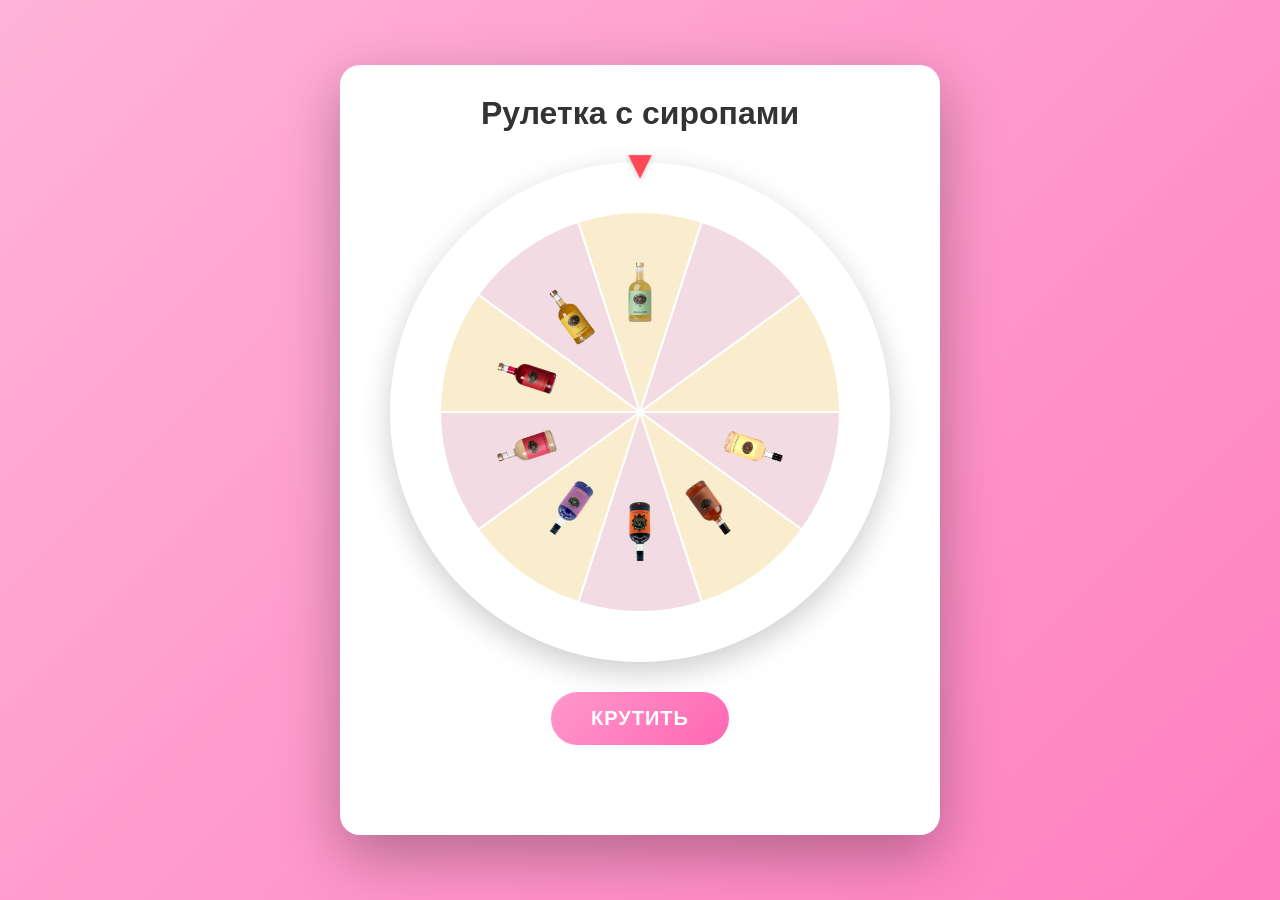
==== index.html @ 70bda4a3 "Add files via upload" ====
<!DOCTYPE html>
<html lang="ru">
<head>
    <meta charset="UTF-8">
    <meta name="viewport" content="width=device-width, initial-scale=1.0">
    <title>Рулетка с сиропами</title>
    <link rel="stylesheet" href="style.css">
</head>
<body>
    <div class="container">
        <h1>Рулетка с сиропами</h1>
        
        <div class="wheel-container">
            <canvas id="wheel" width="500" height="500"></canvas>
            <div class="pointer">▼</div>
        </div>
        
        <button id="spinBtn" class="spin-btn">КРУТИТЬ</button>
        <div id="result" class="result"></div>
    </div>

    <script src="https://telegram.org/js/telegram-web-app.js"></script>
    <script src="script.js"></script>
</body>
</html>
---- style.css ----
* {
    margin: 0;
    padding: 0;
    box-sizing: border-box;
}

body {
    font-family: 'Arial', sans-serif;
    background: linear-gradient(135deg, #ffb3d9 0%, #ff80bf 100%);
    min-height: 100vh;
    display: flex;
    justify-content: center;
    align-items: center;
}

.container {
    background: white;
    padding: 30px;
    border-radius: 20px;
    box-shadow: 0 20px 60px rgba(0,0,0,0.3);
    text-align: center;
    max-width: 600px;
    width: 90%;
}

h1 {
    color: #333;
    margin-bottom: 30px;
    font-size: 2em;
}

.wheel-container {
    position: relative;
    width: 500px;
    height: 500px;
    margin: 0 auto 30px;
}

#wheel {
    width: 100%;
    height: 100%;
    border-radius: 50%;
    box-shadow: 0 10px 30px rgba(0,0,0,0.2);
}

.pointer {
    position: absolute;
    top: -20px;
    left: 50%;
    transform: translateX(-50%);
    font-size: 40px;
    color: #ff4757;
    text-shadow: 0 2px 5px rgba(0,0,0,0.2);
    z-index: 10;
}

.spin-btn {
    background: linear-gradient(135deg, #ff99cc 0%, #ff66b2 100%);
    color: white;
    border: none;
    padding: 15px 40px;
    font-size: 20px;
    border-radius: 50px;
    cursor: pointer;
    transition: all 0.3s ease;
    margin-bottom: 20px;
    font-weight: bold;
    letter-spacing: 1px;
}

.spin-btn:hover {
    transform: scale(1.05);
    box-shadow: 0 5px 20px rgba(255, 102, 178, 0.5);
}

.spin-btn:disabled {
    opacity: 0.5;
    cursor: not-allowed;
}

.result {
    font-size: 20px;
    color: #333;
    font-weight: bold;
    min-height: 40px;
}

@media (max-width: 600px) {
    .container {
        padding: 15px;
    }
    
    .wheel-container {
        width: 300px;
        height: 300px;
    }
    
    h1 {
        font-size: 1.5em;
    }
    
    .spin-btn {
        padding: 12px 30px;
        font-size: 18px;
    }
}
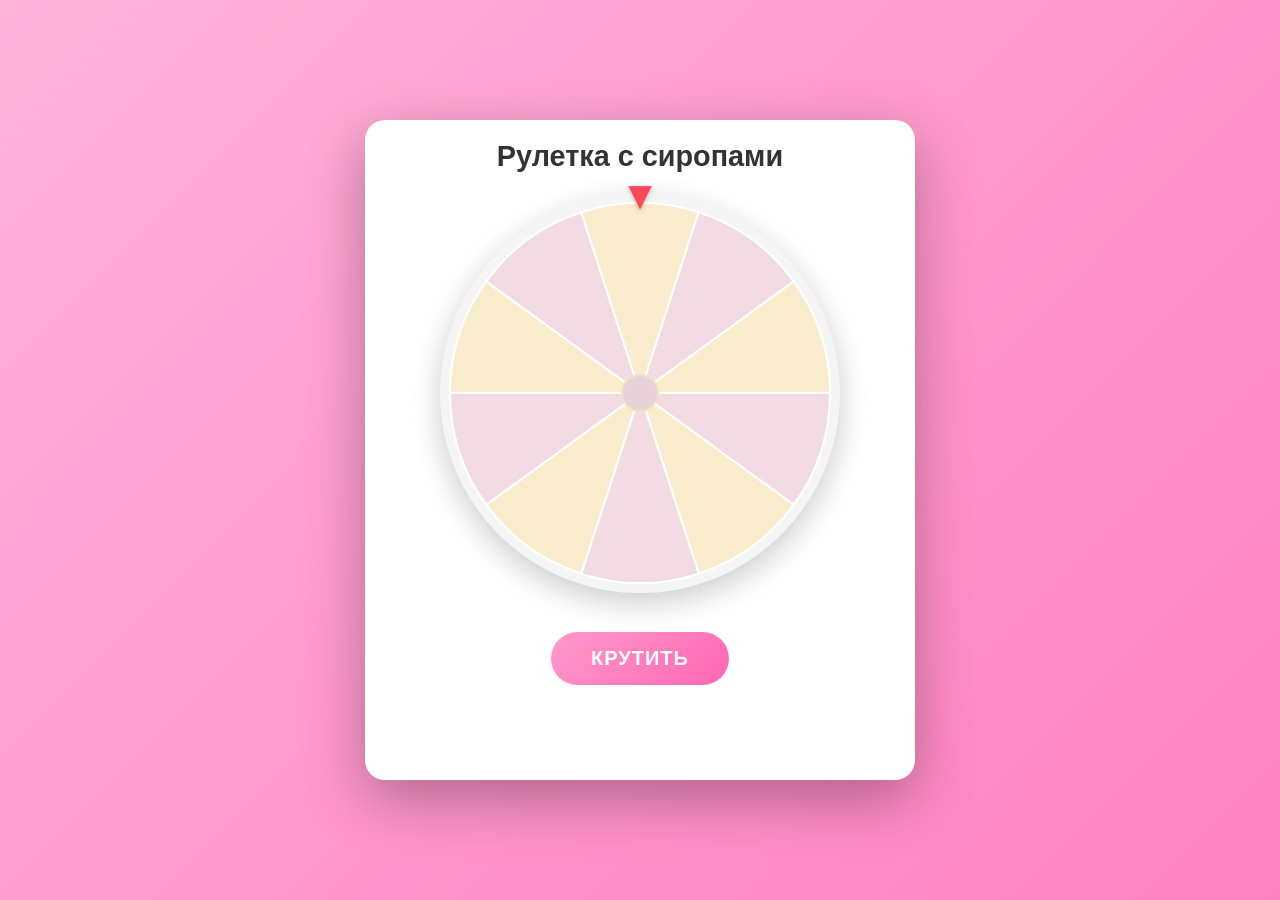
==== commit f34fd5db: "Update index.html" ====
--- a/index.html
+++ b/index.html
@@ -2,7 +2,7 @@
 <html lang="ru">
 <head>
     <meta charset="UTF-8">
-    <meta name="viewport" content="width=device-width, initial-scale=1.0">
+    <meta name="viewport" content="width=device-width, initial-scale=1.0, user-scalable=no">
     <title>Рулетка с сиропами</title>
     <link rel="stylesheet" href="style.css">
 </head>
@@ -22,4 +22,4 @@
     <script src="https://telegram.org/js/telegram-web-app.js"></script>
     <script src="script.js"></script>
 </body>
-</html>+</html>
--- a/style.css
+++ b/style.css
@@ -11,36 +11,39 @@
     display: flex;
     justify-content: center;
     align-items: center;
+    padding: 20px;
 }
 
 .container {
     background: white;
-    padding: 30px;
+    padding: 20px;
     border-radius: 20px;
     box-shadow: 0 20px 60px rgba(0,0,0,0.3);
     text-align: center;
-    max-width: 600px;
-    width: 90%;
+    max-width: 550px;
+    width: 100%;
 }
 
 h1 {
     color: #333;
-    margin-bottom: 30px;
-    font-size: 2em;
+    margin-bottom: 20px;
+    font-size: 1.8em;
 }
 
 .wheel-container {
     position: relative;
-    width: 500px;
-    height: 500px;
-    margin: 0 auto 30px;
+    width: 100%;
+    max-width: 400px;
+    height: auto;
+    margin: 0 auto 20px;
 }
 
 #wheel {
     width: 100%;
-    height: 100%;
+    height: auto;
     border-radius: 50%;
     box-shadow: 0 10px 30px rgba(0,0,0,0.2);
+    background: #f5f5f5;
 }
 
 .pointer {
@@ -63,7 +66,7 @@
     border-radius: 50px;
     cursor: pointer;
     transition: all 0.3s ease;
-    margin-bottom: 20px;
+    margin: 15px 0;
     font-weight: bold;
     letter-spacing: 1px;
 }
@@ -76,23 +79,21 @@
 .spin-btn:disabled {
     opacity: 0.5;
     cursor: not-allowed;
+    transform: none;
 }
 
 .result {
-    font-size: 20px;
+    font-size: 18px;
     color: #333;
     font-weight: bold;
-    min-height: 40px;
+    min-height: 50px;
+    margin-top: 10px;
+    word-wrap: break-word;
 }
 
 @media (max-width: 600px) {
     .container {
         padding: 15px;
-    }
-    
-    .wheel-container {
-        width: 300px;
-        height: 300px;
     }
     
     h1 {
@@ -103,4 +104,9 @@
         padding: 12px 30px;
         font-size: 18px;
     }
-}+    
+    .pointer {
+        font-size: 30px;
+        top: -15px;
+    }
+}
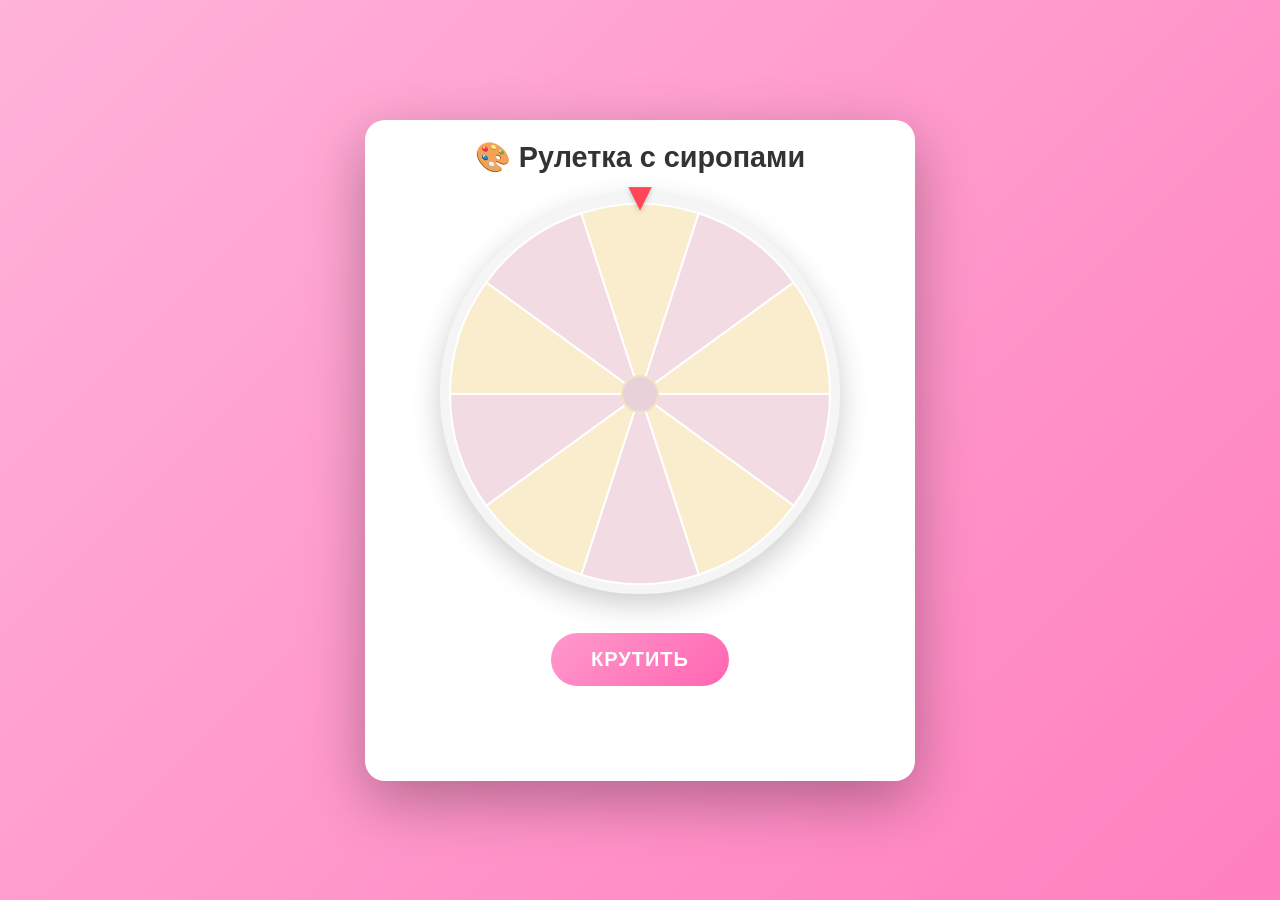
==== commit 9a237128: "Update index.html" ====
--- a/index.html
+++ b/index.html
@@ -8,7 +8,7 @@
 </head>
 <body>
     <div class="container">
-        <h1>Рулетка с сиропами</h1>
+        <h1>🎨 Рулетка с сиропами</h1>
         
         <div class="wheel-container">
             <canvas id="wheel" width="500" height="500"></canvas>
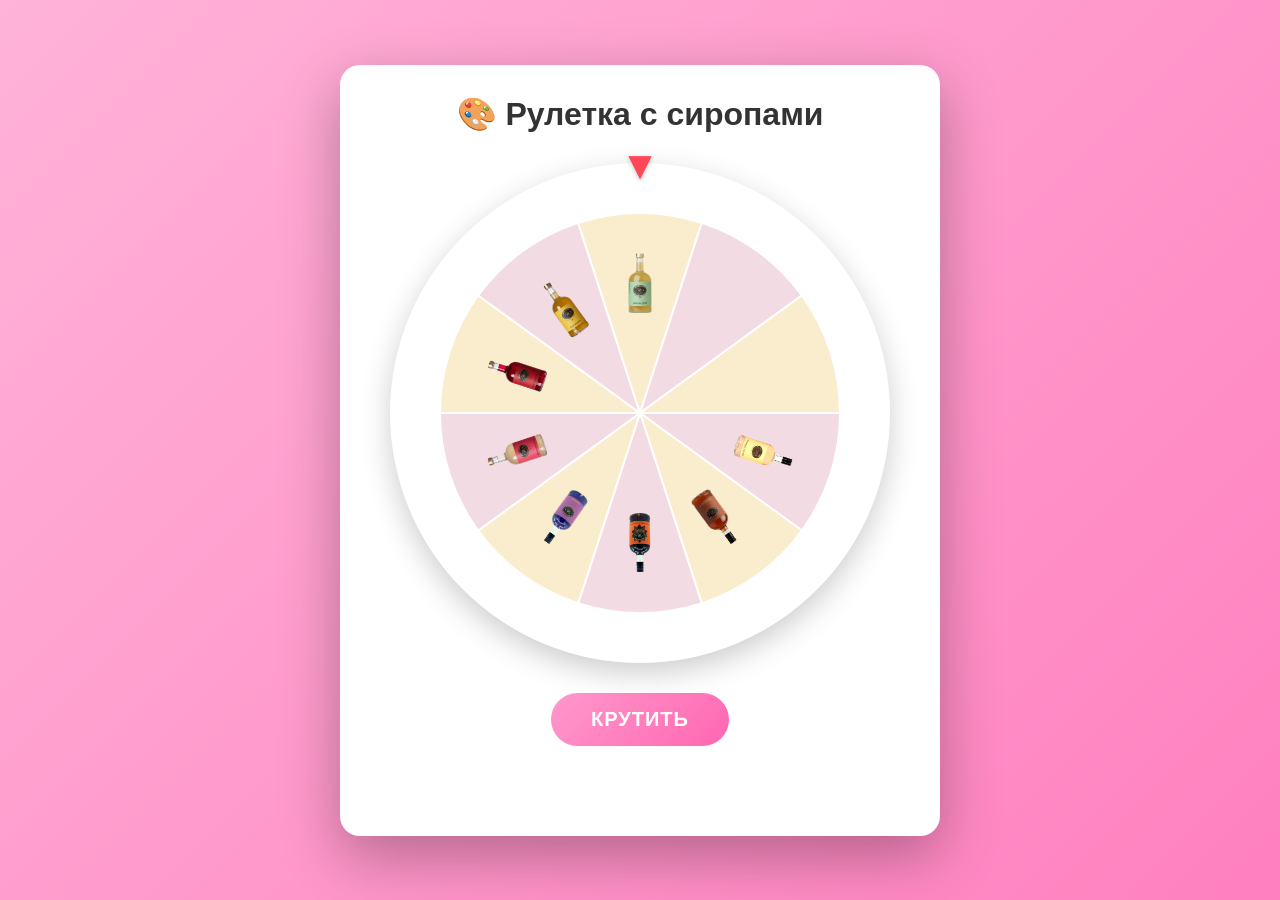
==== commit 0e6c6961: "Add files via upload" ====
--- a/index.html
+++ b/index.html
@@ -22,4 +22,4 @@
     <script src="https://telegram.org/js/telegram-web-app.js"></script>
     <script src="script.js"></script>
 </body>
-</html>
+</html>
--- a/style.css
+++ b/style.css
@@ -16,34 +16,32 @@
 
 .container {
     background: white;
-    padding: 20px;
+    padding: 30px;
     border-radius: 20px;
     box-shadow: 0 20px 60px rgba(0,0,0,0.3);
     text-align: center;
-    max-width: 550px;
-    width: 100%;
+    max-width: 600px;
+    width: 90%;
 }
 
 h1 {
     color: #333;
-    margin-bottom: 20px;
-    font-size: 1.8em;
+    margin-bottom: 30px;
+    font-size: 2em;
 }
 
 .wheel-container {
     position: relative;
-    width: 100%;
-    max-width: 400px;
-    height: auto;
-    margin: 0 auto 20px;
+    width: 500px;
+    height: 500px;
+    margin: 0 auto 30px;
 }
 
 #wheel {
     width: 100%;
-    height: auto;
+    height: 100%;
     border-radius: 50%;
     box-shadow: 0 10px 30px rgba(0,0,0,0.2);
-    background: #f5f5f5;
 }
 
 .pointer {
@@ -66,7 +64,7 @@
     border-radius: 50px;
     cursor: pointer;
     transition: all 0.3s ease;
-    margin: 15px 0;
+    margin-bottom: 20px;
     font-weight: bold;
     letter-spacing: 1px;
 }
@@ -83,17 +81,20 @@
 }
 
 .result {
-    font-size: 18px;
+    font-size: 20px;
     color: #333;
     font-weight: bold;
-    min-height: 50px;
-    margin-top: 10px;
-    word-wrap: break-word;
+    min-height: 40px;
 }
 
 @media (max-width: 600px) {
     .container {
         padding: 15px;
+    }
+    
+    .wheel-container {
+        width: 300px;
+        height: 300px;
     }
     
     h1 {
@@ -109,4 +110,4 @@
         font-size: 30px;
         top: -15px;
     }
-}
+}
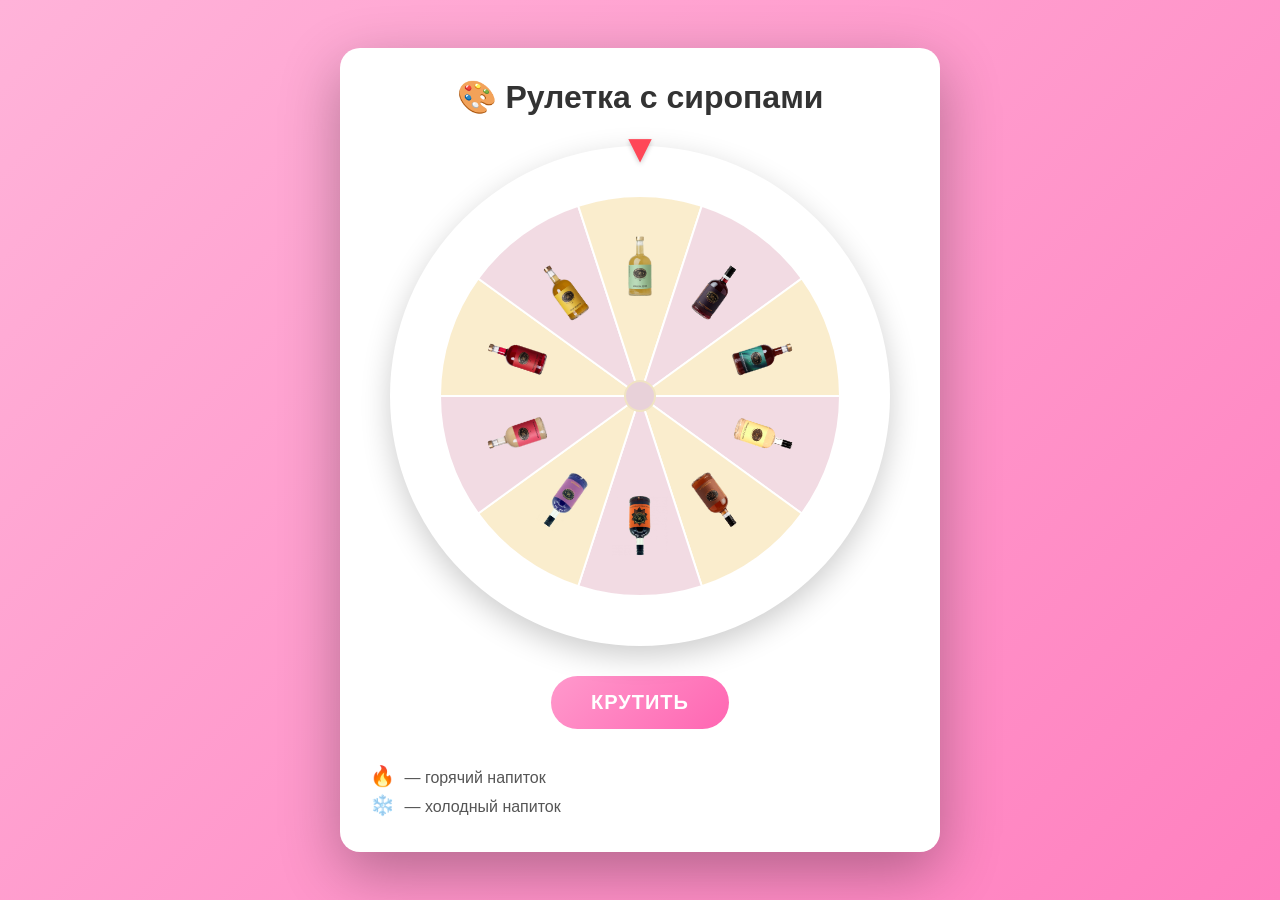
==== commit a7b46bf5: "Update index.html" ====
--- a/index.html
+++ b/index.html
@@ -16,10 +16,17 @@
         </div>
         
         <button id="spinBtn" class="spin-btn">КРУТИТЬ</button>
-        <div id="result" class="result"></div>
+        
+        <div class="footer-info">
+            <div class="legend">
+                <div class="legend-item"><span class="fire">🔥</span> — горячий напиток</div>
+                <div class="legend-item"><span class="ice">❄️</span> — холодный напиток</div>
+            </div>
+            <div id="result" class="result"></div>
+        </div>
     </div>
 
     <script src="https://telegram.org/js/telegram-web-app.js"></script>
     <script src="script.js"></script>
 </body>
-</html>+</html>
--- a/style.css
+++ b/style.css
@@ -11,7 +11,6 @@
     display: flex;
     justify-content: center;
     align-items: center;
-    padding: 20px;
 }
 
 .container {
@@ -35,13 +34,17 @@
     width: 500px;
     height: 500px;
     margin: 0 auto 30px;
+    display: flex;
+    justify-content: center;
+    align-items: center;
 }
 
 #wheel {
-    width: 100%;
-    height: 100%;
+    width: 500px;
+    height: 500px;
     border-radius: 50%;
     box-shadow: 0 10px 30px rgba(0,0,0,0.2);
+    display: block;
 }
 
 .pointer {
@@ -77,14 +80,42 @@
 .spin-btn:disabled {
     opacity: 0.5;
     cursor: not-allowed;
-    transform: none;
+}
+
+.footer-info {
+    display: flex;
+    justify-content: space-between;
+    align-items: center;
+    width: 100%;
+    margin-top: 10px;
+}
+
+.legend {
+    text-align: left;
+    font-size: 16px;
+    color: #555;
+}
+
+.legend-item {
+    margin: 5px 0;
+}
+
+.fire {
+    font-size: 20px;
+    margin-right: 5px;
+}
+
+.ice {
+    font-size: 20px;
+    margin-right: 5px;
 }
 
 .result {
     font-size: 20px;
     color: #333;
     font-weight: bold;
-    min-height: 40px;
+    text-align: right;
+    max-width: 250px;
 }
 
 @media (max-width: 600px) {
@@ -93,6 +124,12 @@
     }
     
     .wheel-container {
+        width: 300px;
+        height: 300px;
+        margin: 0 auto 20px;
+    }
+    
+    #wheel {
         width: 300px;
         height: 300px;
     }
@@ -106,8 +143,16 @@
         font-size: 18px;
     }
     
-    .pointer {
-        font-size: 30px;
-        top: -15px;
+    .footer-info {
+        flex-direction: column;
+        gap: 10px;
     }
-}+    
+    .legend {
+        text-align: center;
+    }
+    
+    .result {
+        text-align: center;
+    }
+}
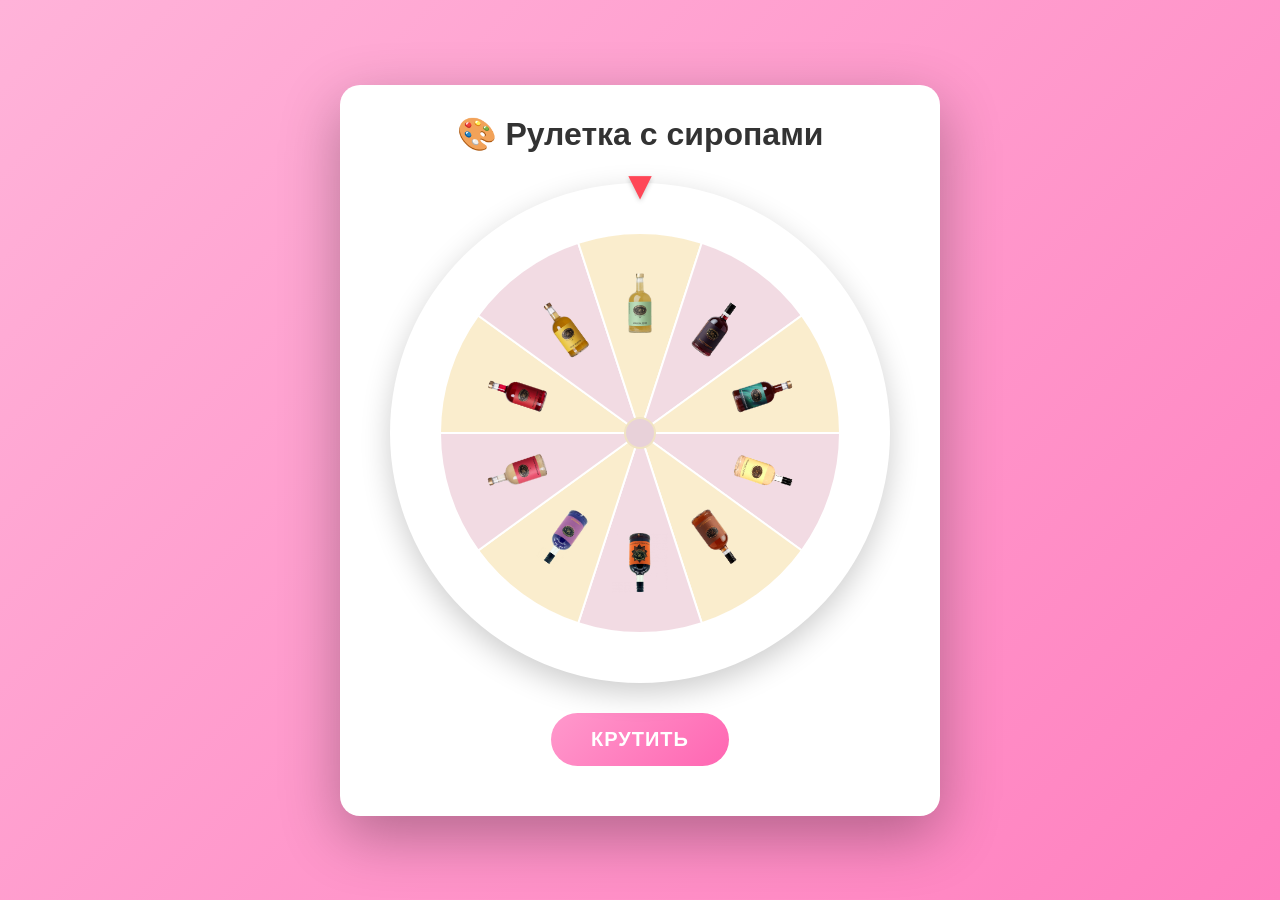
==== commit 6458ff2e: "Update index.html" ====
--- a/index.html
+++ b/index.html
@@ -17,12 +17,6 @@
         
         <button id="spinBtn" class="spin-btn">КРУТИТЬ</button>
         
-        <div class="footer-info">
-            <div class="legend">
-                <div class="legend-item"><span class="fire">🔥</span> — горячий напиток</div>
-                <div class="legend-item"><span class="ice">❄️</span> — холодный напиток</div>
-            </div>
-            <div id="result" class="result"></div>
         </div>
     </div>
 
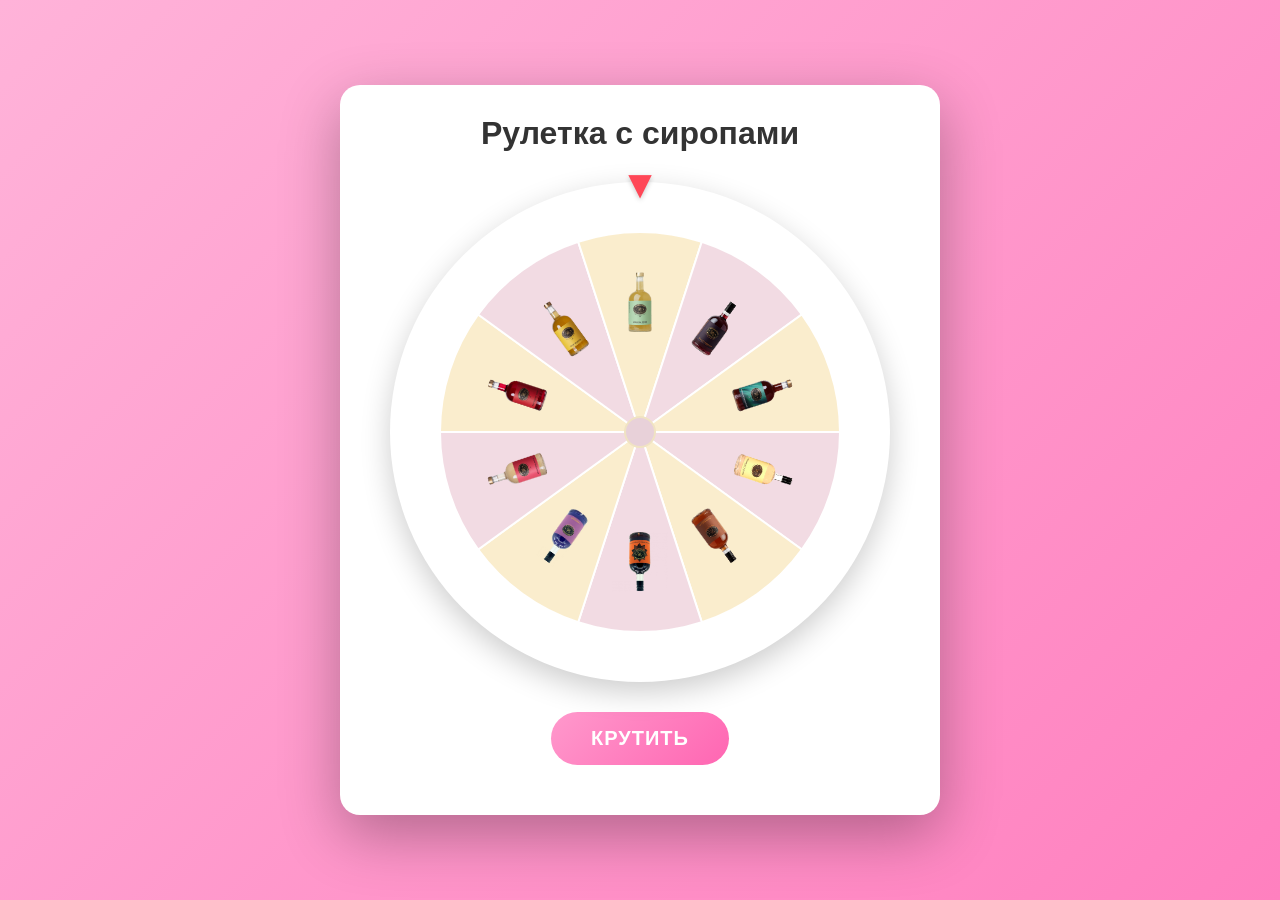
==== commit 1a165cdb: "Update index.html" ====
--- a/index.html
+++ b/index.html
@@ -8,7 +8,7 @@
 </head>
 <body>
     <div class="container">
-        <h1>🎨 Рулетка с сиропами</h1>
+        <h1>Рулетка с сиропами</h1>
         
         <div class="wheel-container">
             <canvas id="wheel" width="500" height="500"></canvas>
@@ -17,7 +17,7 @@
         
         <button id="spinBtn" class="spin-btn">КРУТИТЬ</button>
         
-        </div>
+        <div id="result" class="result"></div>
     </div>
 
     <script src="https://telegram.org/js/telegram-web-app.js"></script>
